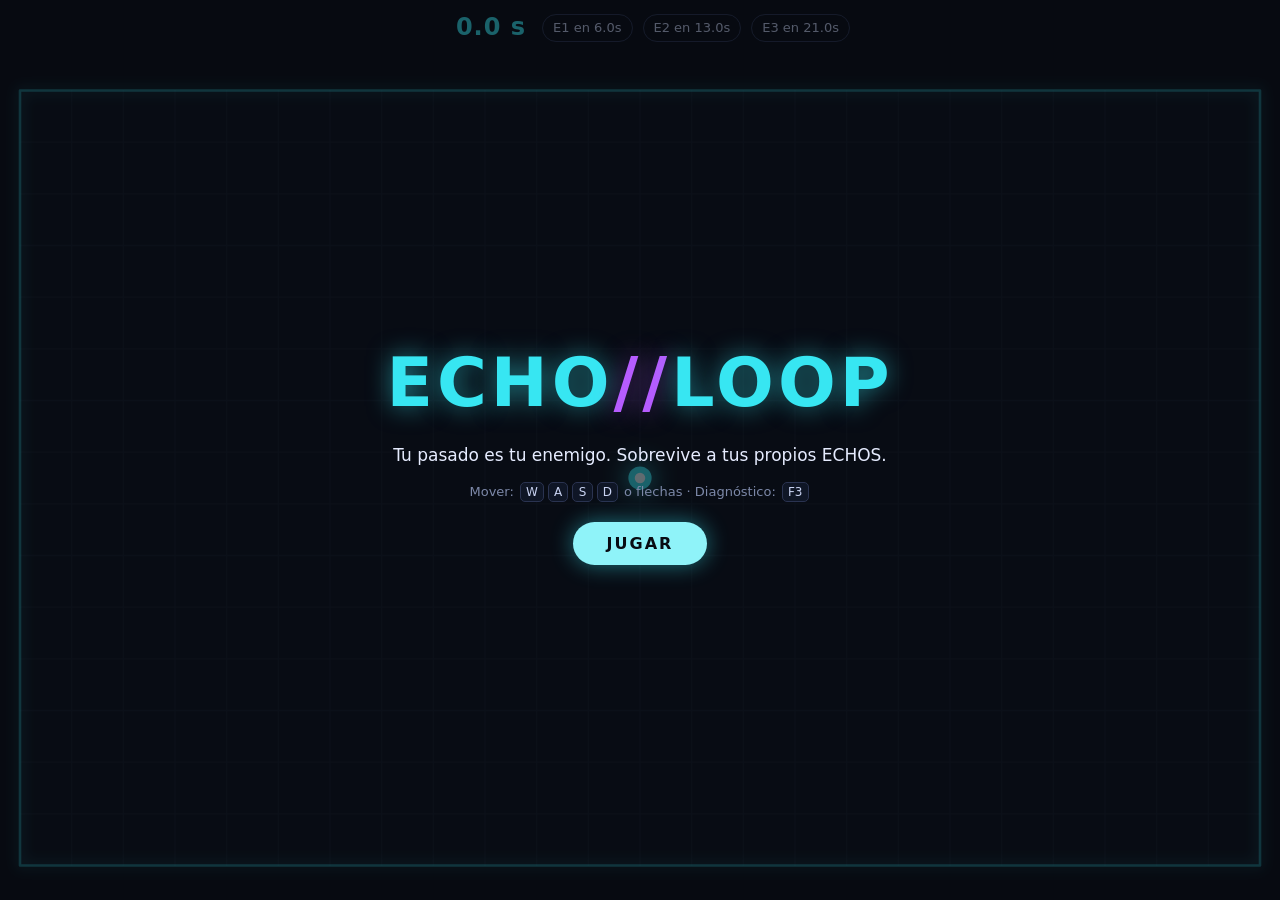
==== index.html @ 79844155 "feat: implement ECHO LOOP playable prototype Co-authored-by: Cursor <cursoragent@cursor.com>" ====
<!doctype html>
<html lang="es">
<head>
<meta charset="utf-8">
<meta name="viewport" content="width=device-width,initial-scale=1,viewport-fit=cover">
<title>ECHO//LOOP</title>
<meta name="theme-color" content="#080B12">
<link rel="icon" href="data:image/svg+xml,%3Csvg xmlns='http://www.w3.org/2000/svg' viewBox='0 0 8 8'%3E%3Ccircle cx='4' cy='4' r='3' fill='%2337E6F2'/%3E%3C/svg%3E">
<link rel="stylesheet" href="style.css">
</head>
<body>
<canvas id="c"></canvas>
<div id="h"><b id="tm">0.0 s</b><span></span><span></span><span></span></div>
<div id="o">
<h1 id="t"></h1>
<p id="m"></p>
<p class="k">Mover: <kbd>W</kbd><kbd>A</kbd><kbd>S</kbd><kbd>D</kbd> o flechas &middot; Diagnóstico: <kbd>F3</kbd></p>
<button id="b">JUGAR</button>
</div>
<pre id="g" hidden></pre>
<script src="game.js"></script>
</body>
</html>
---- style.css ----
*{box-sizing:border-box}
html,body{margin:0;height:100%;background:#080B12;color:#E6ECFF;overflow:hidden;font:15px/1.4 system-ui,-apple-system,"Segoe UI",Roboto,sans-serif;user-select:none;-webkit-user-select:none}
#c{position:fixed;inset:0;width:100%;height:100%;display:block;touch-action:none}
#h{position:fixed;top:0;left:0;right:0;height:56px;display:flex;align-items:center;justify-content:center;gap:10px;padding:0 12px;pointer-events:none;font-variant-numeric:tabular-nums}
#tm{font-size:24px;letter-spacing:1px;color:#37E6F2;min-width:96px;text-align:right;margin-right:6px}
#h span{padding:4px 10px;border:1px solid #2a3350;border-radius:999px;font-size:13px;color:#7c88a8;white-space:nowrap}
#h span[data-s=ACTIVE]{color:#B65CFF;border-color:#B65CFF;box-shadow:0 0 10px #B65CFF55}
#h span[data-s=WAITING]{color:#c9d3f2}
#h span[data-s=EXPIRED]{opacity:.45}
#o{position:fixed;inset:0;display:flex;flex-direction:column;align-items:center;justify-content:center;gap:14px;text-align:center;padding:20px;background:rgba(8,11,18,.6)}
#o[hidden],#g[hidden]{display:none}
h1{margin:0;font-size:clamp(34px,8vw,68px);letter-spacing:4px;color:#37E6F2;text-shadow:0 0 24px #37E6F288}
h1 i{font-style:normal;color:#B65CFF;text-shadow:0 0 24px #B65CFF88}
#o p{margin:0;max-width:30em;font-size:17px}
#o .k{font-size:13px;color:#7c88a8}
kbd{display:inline-block;min-width:1.7em;margin:0 2px;padding:1px 5px;border:1px solid #2a3350;border-radius:5px;background:#0F1626;font:inherit;font-size:12px;color:#c9d3f2}
button{margin-top:6px;padding:12px 34px;font:700 16px system-ui,sans-serif;letter-spacing:2px;color:#080B12;background:#37E6F2;border:0;border-radius:999px;cursor:pointer;box-shadow:0 0 22px #37E6F277}
button:hover,button:focus-visible{background:#8ff3f9;outline:0}
#g{position:fixed;left:8px;bottom:8px;margin:0;padding:8px 10px;font:12px/1.5 ui-monospace,Consolas,monospace;color:#FFE66D;background:rgba(8,11,18,.82);border:1px solid #FFE66D44;border-radius:6px;pointer-events:none;white-space:pre}
@media(max-width:560px){#h{gap:5px;padding:0 4px}#tm{font-size:18px;min-width:72px}#h span{padding:3px 6px;font-size:11px}}
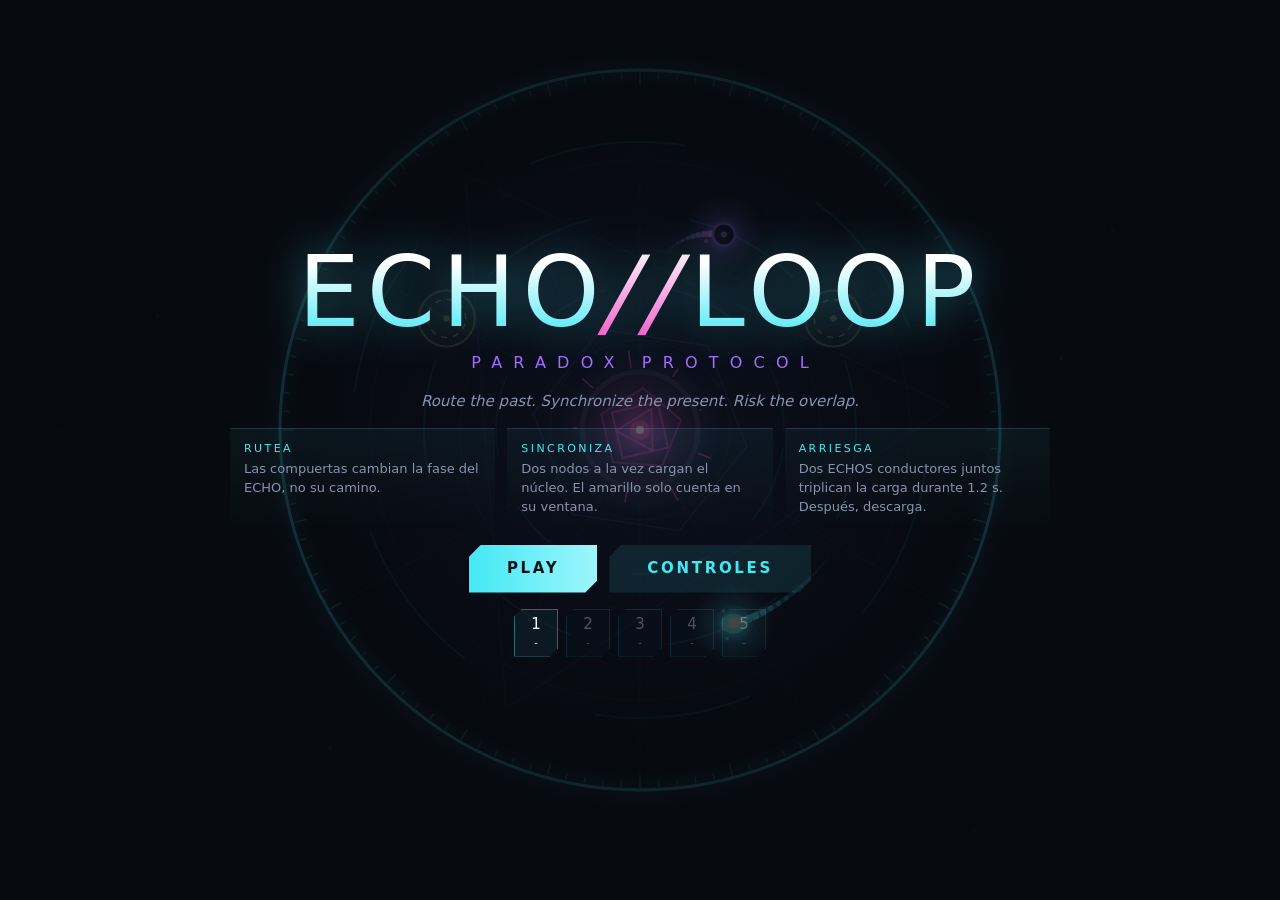
==== commit 1b185a93: "feat: add phase gates, windows and paradox overlap Echoes keep their recorded path and gain a conduc" ====
--- a/index.html
+++ b/index.html
@@ -3,19 +3,29 @@
 <head>
 <meta charset="utf-8">
 <meta name="viewport" content="width=device-width,initial-scale=1,viewport-fit=cover">
-<title>ECHO//LOOP</title>
-<meta name="theme-color" content="#080B12">
-<link rel="icon" href="data:image/svg+xml,%3Csvg xmlns='http://www.w3.org/2000/svg' viewBox='0 0 8 8'%3E%3Ccircle cx='4' cy='4' r='3' fill='%2337E6F2'/%3E%3C/svg%3E">
+<title>ECHO//LOOP — PARADOX PROTOCOL</title>
+<meta name="theme-color" content="#070910">
+<link rel="icon" href="data:image/svg+xml,%3Csvg xmlns='http://www.w3.org/2000/svg' viewBox='0 0 8 8'%3E%3Ccircle cx='4' cy='4' r='3.4' fill='none' stroke='%23A56BFF'/%3E%3Ccircle cx='4' cy='4' r='1.6' fill='%2343E8F5'/%3E%3C/svg%3E">
 <link rel="stylesheet" href="style.css">
 </head>
 <body>
 <canvas id="c"></canvas>
-<div id="h"><b id="tm">0.0 s</b><span></span><span></span><span></span></div>
-<div id="o">
-<h1 id="t"></h1>
-<p id="m"></p>
-<p class="k">Mover: <kbd>W</kbd><kbd>A</kbd><kbd>S</kbd><kbd>D</kbd> o flechas &middot; Diagnóstico: <kbd>F3</kbd></p>
-<button id="b">JUGAR</button>
+<div id="h" hidden>
+<div id="ht"><span id="lv"></span><b id="tm">0.0</b><span id="hr"><button id="ps">PAUSA</button><button id="sn"></button></span></div>
+<div id="hb"><p id="hn"></p><div id="cb"><i id="cf"></i><em id="cp"></em></div><div id="ec"><span></span><span></span><span></span></div></div>
+</div>
+<div id="tt"></div>
+<div id="mn" class="ov">
+<div class="lg"><h1 data-t="ECHO//LOOP">ECHO<i>//</i>LOOP</h1><h2>PARADOX PROTOCOL</h2></div>
+<p class="tg">Route the past. Synchronize the present. Risk the overlap.</p>
+<ol id="cn"><li><b>RUTEA</b>Las compuertas cambian la fase del ECHO, no su camino.</li><li><b>SINCRONIZA</b>Dos nodos a la vez cargan el núcleo. El amarillo solo cuenta en su ventana.</li><li><b>ARRIESGA</b>Dos ECHOS conductores juntos triplican la carga durante 1.2 s. Después, descarga.</li></ol>
+<div class="bt"><button id="pl" class="pr">PLAY</button><button id="ct" class="sc">CONTROLES</button></div>
+<ul id="kp"><li><kbd>W</kbd><kbd>A</kbd><kbd>S</kbd><kbd>D</kbd> / flechas<span>mover (táctil: arrastrar)</span></li><li><kbd>P</kbd> / <kbd>Esc</kbd><span>pausa</span></li><li><kbd>R</kbd><span>reiniciar nivel</span></li><li><kbd>M</kbd><span>silencio</span></li><li><kbd>F3</kbd><span>diagnóstico</span></li></ul>
+<div id="lvs"></div>
+</div>
+<div id="rs" class="ov x" hidden>
+<h2 id="rt"></h2><p id="rb"></p><div id="rst"></div>
+<div class="bt"><button id="r1" class="pr"></button><button id="r2" class="sc"></button><button id="r3" class="sc"></button></div>
 </div>
 <pre id="g" hidden></pre>
 <script src="game.js"></script>
--- a/style.css
+++ b/style.css
@@ -1,20 +1,78 @@
+:root{--bg:#070910;--b2:#0C1220;--cy:#43E8F5;--vi:#A56BFF;--mg:#F15BCB;--ye:#FFE58A;--tx:#F0F4FF;--t2:#8793AC}
 *{box-sizing:border-box}
-html,body{margin:0;height:100%;background:#080B12;color:#E6ECFF;overflow:hidden;font:15px/1.4 system-ui,-apple-system,"Segoe UI",Roboto,sans-serif;user-select:none;-webkit-user-select:none}
+[hidden]{display:none!important}
+html,body{margin:0;height:100%;background:var(--bg);color:var(--tx);overflow:hidden;overscroll-behavior:none;font:15px/1.45 Bahnschrift,"Segoe UI",system-ui,sans-serif;user-select:none;-webkit-user-select:none}
+button{font:inherit;color:inherit;background:none;border:0;cursor:pointer;letter-spacing:.18em}
 #c{position:fixed;inset:0;width:100%;height:100%;display:block;touch-action:none}
-#h{position:fixed;top:0;left:0;right:0;height:56px;display:flex;align-items:center;justify-content:center;gap:10px;padding:0 12px;pointer-events:none;font-variant-numeric:tabular-nums}
-#tm{font-size:24px;letter-spacing:1px;color:#37E6F2;min-width:96px;text-align:right;margin-right:6px}
-#h span{padding:4px 10px;border:1px solid #2a3350;border-radius:999px;font-size:13px;color:#7c88a8;white-space:nowrap}
-#h span[data-s=ACTIVE]{color:#B65CFF;border-color:#B65CFF;box-shadow:0 0 10px #B65CFF55}
-#h span[data-s=WAITING]{color:#c9d3f2}
-#h span[data-s=EXPIRED]{opacity:.45}
-#o{position:fixed;inset:0;display:flex;flex-direction:column;align-items:center;justify-content:center;gap:14px;text-align:center;padding:20px;background:rgba(8,11,18,.6)}
-#o[hidden],#g[hidden]{display:none}
-h1{margin:0;font-size:clamp(34px,8vw,68px);letter-spacing:4px;color:#37E6F2;text-shadow:0 0 24px #37E6F288}
-h1 i{font-style:normal;color:#B65CFF;text-shadow:0 0 24px #B65CFF88}
-#o p{margin:0;max-width:30em;font-size:17px}
-#o .k{font-size:13px;color:#7c88a8}
-kbd{display:inline-block;min-width:1.7em;margin:0 2px;padding:1px 5px;border:1px solid #2a3350;border-radius:5px;background:#0F1626;font:inherit;font-size:12px;color:#c9d3f2}
-button{margin-top:6px;padding:12px 34px;font:700 16px system-ui,sans-serif;letter-spacing:2px;color:#080B12;background:#37E6F2;border:0;border-radius:999px;cursor:pointer;box-shadow:0 0 22px #37E6F277}
-button:hover,button:focus-visible{background:#8ff3f9;outline:0}
-#g{position:fixed;left:8px;bottom:8px;margin:0;padding:8px 10px;font:12px/1.5 ui-monospace,Consolas,monospace;color:#FFE66D;background:rgba(8,11,18,.82);border:1px solid #FFE66D44;border-radius:6px;pointer-events:none;white-space:pre}
-@media(max-width:560px){#h{gap:5px;padding:0 4px}#tm{font-size:18px;min-width:72px}#h span{padding:3px 6px;font-size:11px}}
+/* HUD */
+#h{position:fixed;inset:0;pointer-events:none}
+#ht{position:absolute;inset:0 0 auto;height:56px;display:flex;align-items:center;justify-content:space-between;padding:0 18px}
+#ht>*{flex:1}
+#lv{font-size:12px;letter-spacing:.24em;color:var(--t2)}
+#tm{flex:none;font-size:28px;font-weight:300;letter-spacing:.1em;font-variant-numeric:tabular-nums}
+#hr{text-align:right;pointer-events:auto}
+#hr button{margin-left:6px;padding:5px 11px;font-size:11px;color:var(--t2);border:1px solid #8793AC44;border-radius:3px}
+#hr button:hover{color:var(--cy);border-color:var(--cy)}
+#hb{position:absolute;inset:auto 0 0;height:96px;display:flex;flex-direction:column;align-items:center;justify-content:center;gap:9px;padding:0 12px}
+#hn{margin:0;min-height:21px;color:var(--ye);font-size:14px;letter-spacing:.05em;text-align:center}
+#cb{position:relative;width:min(440px,84vw);height:4px;background:#8793AC33;border-radius:4px}
+#cf{display:block;height:100%;border-radius:4px;background:linear-gradient(90deg,var(--mg),var(--cy));transform-origin:0 50%;transform:scaleX(0);box-shadow:0 0 10px #43E8F566}
+#cp{position:absolute;top:9px;left:0;right:0;text-align:center;font-style:normal;font-size:10px;letter-spacing:.3em;color:var(--t2)}
+#ec{display:flex;gap:8px;margin-top:10px}
+#ec span{display:flex;align-items:baseline;gap:7px;padding:5px 11px;font-size:12px;border-left:3px solid var(--c);background:#0C1220cc;color:var(--t2);transition:.25s}
+#ec span:nth-child(1){--c:#A56BFF}#ec span:nth-child(2){--c:#D264E8}#ec span:nth-child(3){--c:#F15BCB}
+#ec b{color:var(--c);letter-spacing:.1em}#ec i{font-style:normal;opacity:.7}#ec u{text-decoration:none;min-width:5.2em}
+#ec span[data-s=ACTIVE]{color:var(--tx);background:#1a1030;box-shadow:0 0 14px #A56BFF55}
+#ec span[data-s=EXPIRED]{opacity:.4}
+#ec span[data-p="0"]{color:#D5E2F0;--c:#D5E2F0}
+#tt{position:fixed;left:0;right:0;top:20%;text-align:center;font-size:clamp(18px,3.4vw,32px);font-weight:300;letter-spacing:.4em;text-indent:.4em;color:var(--tx);text-shadow:0 0 22px var(--cy);pointer-events:none;opacity:0}
+#tt.s{animation:ts 2.4s ease-out}
+@keyframes ts{0%{opacity:0;transform:scale(1.12)}12%{opacity:1;transform:none}75%{opacity:1}100%{opacity:0}}
+/* Pantallas */
+.ov{position:fixed;inset:0;display:flex;flex-direction:column;align-items:center;justify-content:center;gap:16px;padding:18px;text-align:center;transition:opacity .35s;background:radial-gradient(ellipse at center,#070910aa 0,#070910f0 85%)}
+.ov.x{opacity:0;pointer-events:none}
+.ov>*{animation:up .7s both}
+.ov>:nth-child(2){animation-delay:.12s}.ov>:nth-child(3){animation-delay:.24s}.ov>:nth-child(4){animation-delay:.36s}.ov>:nth-child(5){animation-delay:.48s}.ov>:nth-child(6){animation-delay:.6s}
+@keyframes up{from{opacity:0;transform:translateY(16px)}}
+h1,h2{margin:0;font-weight:300}
+h1{position:relative;font-size:clamp(40px,10vw,98px);letter-spacing:.07em;line-height:1;background:linear-gradient(180deg,#fff 20%,var(--cy));-webkit-background-clip:text;background-clip:text;color:transparent;filter:drop-shadow(0 0 22px #43E8F577)}
+h1 i{font-style:normal;display:inline-block;background:linear-gradient(180deg,#fff,var(--mg));-webkit-background-clip:text;background-clip:text;margin:0 .02em;transform:skewX(-14deg);animation:fl 4s infinite}
+h1::before,h1::after{content:attr(data-t);position:absolute;inset:0;opacity:0;-webkit-text-fill-color:var(--mg);animation:gl 5s infinite steps(1)}
+h1::after{-webkit-text-fill-color:var(--cy);animation-delay:.07s}
+@keyframes gl{0%,93%{opacity:0}94%{opacity:.7;transform:translate(-5px,2px);clip-path:inset(20% 0 55% 0)}97%{opacity:.7;transform:translate(5px,-2px);clip-path:inset(60% 0 12% 0)}100%{opacity:0}}
+@keyframes fl{0%,90%,100%{opacity:1}93%{opacity:.4}96%{opacity:1}}
+.lg h2{margin-top:10px;font-size:clamp(11px,2.2vw,16px);letter-spacing:.7em;text-indent:.7em;color:var(--vi)}
+.tg{margin:0;max-width:34em;font-size:15px;font-style:italic;color:var(--t2)}
+#cn{display:flex;gap:12px;max-width:820px;margin:0;padding:0;list-style:none;text-align:left}
+#cn li{flex:1;padding:12px 14px;font-size:13px;color:var(--t2);border-top:1px solid #8793AC44;background:linear-gradient(180deg,#43E8F50d,transparent)}
+#cn b{display:block;margin-bottom:3px;font-size:11px;letter-spacing:.22em;font-weight:400;color:var(--cy)}
+.bt{display:flex;gap:12px;flex-wrap:wrap;justify-content:center}
+.pr,.sc{padding:13px 38px;font-size:15px;font-weight:600;clip-path:polygon(12px 0,100% 0,100% calc(100% - 12px),calc(100% - 12px) 100%,0 100%,0 12px)}
+.pr{color:#04121a;background:linear-gradient(90deg,var(--cy),#9DF6FB)}
+.sc{color:var(--cy);background:#43E8F51a}
+.pr:hover,.pr:focus-visible{filter:brightness(1.15) drop-shadow(0 0 12px var(--cy));outline:0}
+.sc:hover,.sc:focus-visible{background:#43E8F533;outline:0}
+#kp{display:none;margin:0;padding:10px 16px;list-style:none;font-size:13px;color:var(--t2);background:#0C1220ee;border:1px solid #8793AC33;text-align:left}
+#kp.on{display:block}
+#kp li{display:flex;justify-content:space-between;gap:28px;padding:2px 0}
+kbd{display:inline-block;min-width:1.7em;margin:0 1px;padding:0 5px;text-align:center;font:inherit;font-size:12px;color:var(--tx);border:1px solid #8793AC66;border-radius:3px;background:#070910}
+#lvs{display:flex;gap:8px}
+.ch{width:44px;height:48px;font-size:15px;letter-spacing:0;color:var(--tx);border:1px solid #43E8F566;background:#43E8F50f;clip-path:polygon(8px 0,100% 0,100% calc(100% - 8px),calc(100% - 8px) 100%,0 100%,0 8px)}
+.ch small{display:block;font-size:10px;color:var(--ye)}
+.ch:hover:not(:disabled){background:#43E8F533}
+.ch:disabled{opacity:.3;cursor:default}
+#rt{font-size:clamp(28px,6vw,60px);letter-spacing:.16em;text-indent:.16em}
+#rb{margin:0;max-width:30em;color:var(--t2)}
+#rst{display:flex;gap:26px;justify-content:center;flex-wrap:wrap}
+#rst span{font-size:11px;letter-spacing:.22em;color:var(--t2)}
+#rst b{display:block;margin-top:2px;font-size:26px;font-weight:300;letter-spacing:.05em;color:var(--tx)}
+.win,.lose,.ps{background:radial-gradient(ellipse 62% 42% at 50% 50%,#070910f2 35%,#070910a0 100%)}
+.win{background-image:radial-gradient(circle at 50% 50%,#FFE58A1c,transparent 55%),radial-gradient(ellipse 62% 42% at 50% 50%,#070910f2 35%,#070910a0 100%)}
+.lose{background-image:radial-gradient(circle at 50% 50%,#F15BCB1c,transparent 55%),radial-gradient(ellipse 62% 42% at 50% 50%,#070910f2 35%,#070910a0 100%)}
+.win #rt{color:var(--ye);text-shadow:0 0 30px var(--ye)}
+.lose #rt{color:var(--mg);text-shadow:0 0 30px var(--mg);animation:up .7s both,sk .5s 2}
+@keyframes sk{25%{transform:translate(-6px,2px) skewX(6deg)}75%{transform:translate(6px,-2px) skewX(-6deg)}}
+.ps #rt{color:var(--cy)}
+#g{position:fixed;left:8px;bottom:104px;margin:0;padding:8px 10px;font:12px/1.5 ui-monospace,Consolas,monospace;color:var(--ye);background:#070910dd;border:1px solid #FFE58A44;pointer-events:none;white-space:pre}
+@media(max-width:700px){#cn{flex-direction:column;gap:6px}#cn li{padding:7px 12px}.tg{font-size:13px}#ec{gap:5px}#ec span{padding:4px 7px;font-size:11px;gap:5px}#lv{display:none}#ht>:last-child{flex:none}}
+@media(max-height:600px){#cn,.tg{display:none}.ov{gap:10px}}
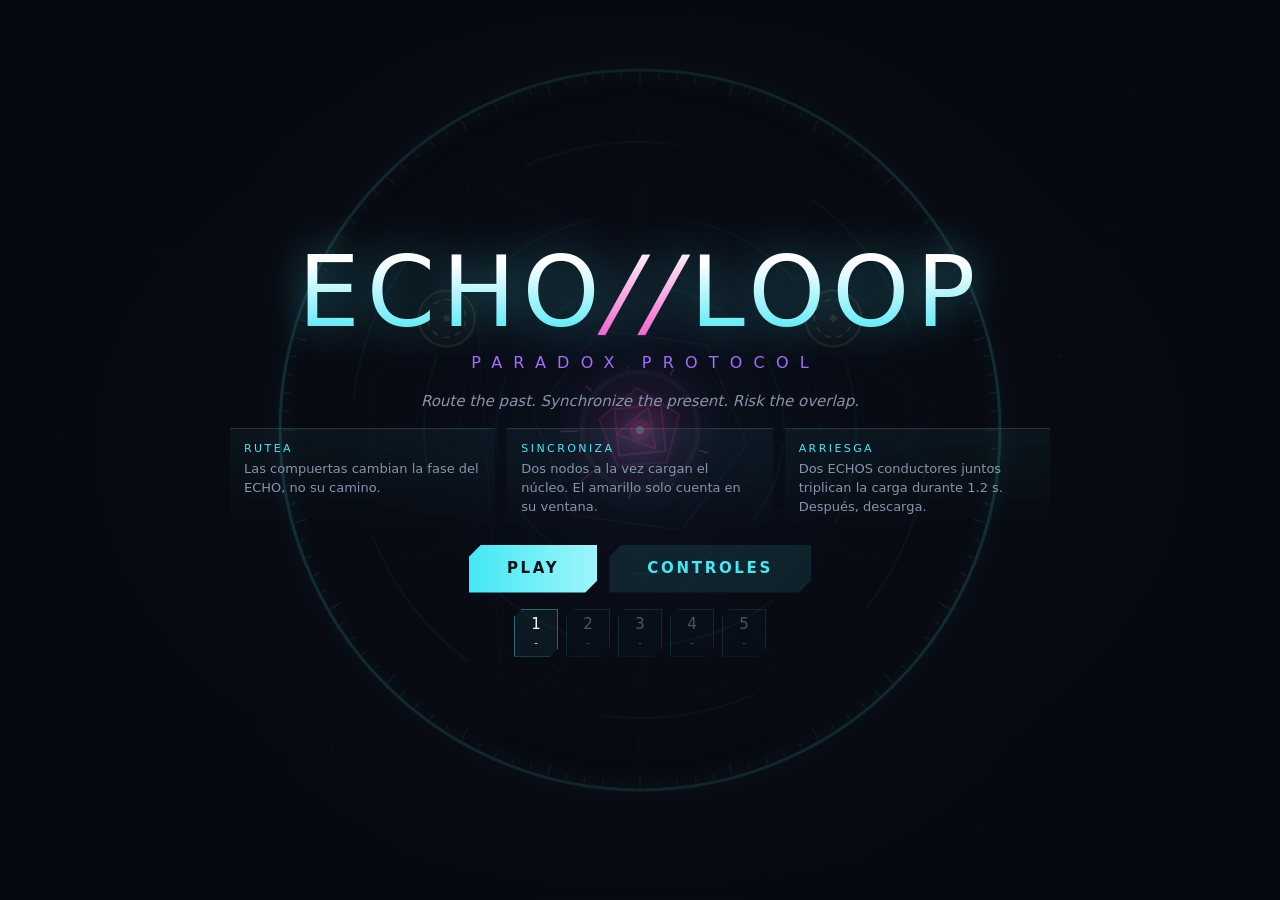
==== commit d3dbf401: "perf: minify the files the browser downloads Co-authored-by: Cursor <cursoragent@cursor.com>" ====
--- a/index.html
+++ b/index.html
@@ -1,33 +1 @@
-<!doctype html>
-<html lang="es">
-<head>
-<meta charset="utf-8">
-<meta name="viewport" content="width=device-width,initial-scale=1,viewport-fit=cover">
-<title>ECHO//LOOP — PARADOX PROTOCOL</title>
-<meta name="theme-color" content="#070910">
-<link rel="icon" href="data:image/svg+xml,%3Csvg xmlns='http://www.w3.org/2000/svg' viewBox='0 0 8 8'%3E%3Ccircle cx='4' cy='4' r='3.4' fill='none' stroke='%23A56BFF'/%3E%3Ccircle cx='4' cy='4' r='1.6' fill='%2343E8F5'/%3E%3C/svg%3E">
-<link rel="stylesheet" href="style.css">
-</head>
-<body>
-<canvas id="c"></canvas>
-<div id="h" hidden>
-<div id="ht"><span id="lv"></span><b id="tm">0.0</b><span id="hr"><button id="ps">PAUSA</button><button id="sn"></button></span></div>
-<div id="hb"><p id="hn"></p><div id="cb"><i id="cf"></i><em id="cp"></em></div><div id="ec"><span></span><span></span><span></span></div></div>
-</div>
-<div id="tt"></div>
-<div id="mn" class="ov">
-<div class="lg"><h1 data-t="ECHO//LOOP">ECHO<i>//</i>LOOP</h1><h2>PARADOX PROTOCOL</h2></div>
-<p class="tg">Route the past. Synchronize the present. Risk the overlap.</p>
-<ol id="cn"><li><b>RUTEA</b>Las compuertas cambian la fase del ECHO, no su camino.</li><li><b>SINCRONIZA</b>Dos nodos a la vez cargan el núcleo. El amarillo solo cuenta en su ventana.</li><li><b>ARRIESGA</b>Dos ECHOS conductores juntos triplican la carga durante 1.2 s. Después, descarga.</li></ol>
-<div class="bt"><button id="pl" class="pr">PLAY</button><button id="ct" class="sc">CONTROLES</button></div>
-<ul id="kp"><li><kbd>W</kbd><kbd>A</kbd><kbd>S</kbd><kbd>D</kbd> / flechas<span>mover (táctil: arrastrar)</span></li><li><kbd>P</kbd> / <kbd>Esc</kbd><span>pausa</span></li><li><kbd>R</kbd><span>reiniciar nivel</span></li><li><kbd>M</kbd><span>silencio</span></li><li><kbd>F3</kbd><span>diagnóstico</span></li></ul>
-<div id="lvs"></div>
-</div>
-<div id="rs" class="ov x" hidden>
-<h2 id="rt"></h2><p id="rb"></p><div id="rst"></div>
-<div class="bt"><button id="r1" class="pr"></button><button id="r2" class="sc"></button><button id="r3" class="sc"></button></div>
-</div>
-<pre id="g" hidden></pre>
-<script src="game.js"></script>
-</body>
-</html>
+<!doctype html><html lang="es"><head><meta charset="utf-8"><meta name="viewport" content="width=device-width,initial-scale=1,viewport-fit=cover"><title>ECHO//LOOP — PARADOX PROTOCOL</title><meta name="theme-color" content="#070910"><link rel="icon" href="data:image/svg+xml,%3Csvg xmlns='http://www.w3.org/2000/svg' viewBox='0 0 8 8'%3E%3Ccircle cx='4' cy='4' r='3.4' fill='none' stroke='%23A56BFF'/%3E%3Ccircle cx='4' cy='4' r='1.6' fill='%2343E8F5'/%3E%3C/svg%3E"><link rel="stylesheet" href="style.css"></head><body><canvas id="c"></canvas><div id="h" hidden><div id="ht"><span id="lv"></span><b id="tm">0.0</b><span id="hr"><button id="ps">PAUSA</button><button id="sn"></button></span></div><div id="hb"><p id="hn"></p><div id="cb"><i id="cf"></i><em id="cp"></em></div><div id="ec"><span></span><span></span><span></span></div></div></div><div id="tt"></div><div id="mn" class="ov"><div class="lg"><h1>ECHO<i>//</i>LOOP</h1><h2>PARADOX PROTOCOL</h2></div><p class="tg">Route the past. Synchronize the present. Risk the overlap.</p><ol id="cn"><li><b>RUTEA</b>Las compuertas cambian la fase del ECHO, no su camino.</li><li><b>SINCRONIZA</b>Dos nodos a la vez cargan el núcleo. El amarillo solo cuenta en su ventana.</li><li><b>ARRIESGA</b>Dos ECHOS conductores juntos triplican la carga durante 1.2 s. Después, descarga.</li></ol><div class="bt"><button id="pl" class="pr">PLAY</button><button id="ct" class="sc">CONTROLES</button></div><ul id="kp"><li><kbd>W</kbd><kbd>A</kbd><kbd>S</kbd><kbd>D</kbd> / flechas<span>mover (táctil: arrastrar)</span></li><li><kbd>P</kbd> / <kbd>Esc</kbd><span>pausa</span></li><li><kbd>R</kbd><span>reiniciar nivel</span></li><li><kbd>M</kbd><span>silencio</span></li></ul><div id="lvs"></div></div><div id="rs" class="ov x" hidden><h2 id="rt"></h2><p id="rb"></p><div id="rst"></div><div class="bt"><button id="r1" class="pr"></button><button id="r2" class="sc"></button><button id="r3" class="sc"></button></div></div><script src="game.js"></script></body></html>
--- a/style.css
+++ b/style.css
@@ -1,78 +1 @@
-:root{--bg:#070910;--b2:#0C1220;--cy:#43E8F5;--vi:#A56BFF;--mg:#F15BCB;--ye:#FFE58A;--tx:#F0F4FF;--t2:#8793AC}
-*{box-sizing:border-box}
-[hidden]{display:none!important}
-html,body{margin:0;height:100%;background:var(--bg);color:var(--tx);overflow:hidden;overscroll-behavior:none;font:15px/1.45 Bahnschrift,"Segoe UI",system-ui,sans-serif;user-select:none;-webkit-user-select:none}
-button{font:inherit;color:inherit;background:none;border:0;cursor:pointer;letter-spacing:.18em}
-#c{position:fixed;inset:0;width:100%;height:100%;display:block;touch-action:none}
-/* HUD */
-#h{position:fixed;inset:0;pointer-events:none}
-#ht{position:absolute;inset:0 0 auto;height:56px;display:flex;align-items:center;justify-content:space-between;padding:0 18px}
-#ht>*{flex:1}
-#lv{font-size:12px;letter-spacing:.24em;color:var(--t2)}
-#tm{flex:none;font-size:28px;font-weight:300;letter-spacing:.1em;font-variant-numeric:tabular-nums}
-#hr{text-align:right;pointer-events:auto}
-#hr button{margin-left:6px;padding:5px 11px;font-size:11px;color:var(--t2);border:1px solid #8793AC44;border-radius:3px}
-#hr button:hover{color:var(--cy);border-color:var(--cy)}
-#hb{position:absolute;inset:auto 0 0;height:96px;display:flex;flex-direction:column;align-items:center;justify-content:center;gap:9px;padding:0 12px}
-#hn{margin:0;min-height:21px;color:var(--ye);font-size:14px;letter-spacing:.05em;text-align:center}
-#cb{position:relative;width:min(440px,84vw);height:4px;background:#8793AC33;border-radius:4px}
-#cf{display:block;height:100%;border-radius:4px;background:linear-gradient(90deg,var(--mg),var(--cy));transform-origin:0 50%;transform:scaleX(0);box-shadow:0 0 10px #43E8F566}
-#cp{position:absolute;top:9px;left:0;right:0;text-align:center;font-style:normal;font-size:10px;letter-spacing:.3em;color:var(--t2)}
-#ec{display:flex;gap:8px;margin-top:10px}
-#ec span{display:flex;align-items:baseline;gap:7px;padding:5px 11px;font-size:12px;border-left:3px solid var(--c);background:#0C1220cc;color:var(--t2);transition:.25s}
-#ec span:nth-child(1){--c:#A56BFF}#ec span:nth-child(2){--c:#D264E8}#ec span:nth-child(3){--c:#F15BCB}
-#ec b{color:var(--c);letter-spacing:.1em}#ec i{font-style:normal;opacity:.7}#ec u{text-decoration:none;min-width:5.2em}
-#ec span[data-s=ACTIVE]{color:var(--tx);background:#1a1030;box-shadow:0 0 14px #A56BFF55}
-#ec span[data-s=EXPIRED]{opacity:.4}
-#ec span[data-p="0"]{color:#D5E2F0;--c:#D5E2F0}
-#tt{position:fixed;left:0;right:0;top:20%;text-align:center;font-size:clamp(18px,3.4vw,32px);font-weight:300;letter-spacing:.4em;text-indent:.4em;color:var(--tx);text-shadow:0 0 22px var(--cy);pointer-events:none;opacity:0}
-#tt.s{animation:ts 2.4s ease-out}
-@keyframes ts{0%{opacity:0;transform:scale(1.12)}12%{opacity:1;transform:none}75%{opacity:1}100%{opacity:0}}
-/* Pantallas */
-.ov{position:fixed;inset:0;display:flex;flex-direction:column;align-items:center;justify-content:center;gap:16px;padding:18px;text-align:center;transition:opacity .35s;background:radial-gradient(ellipse at center,#070910aa 0,#070910f0 85%)}
-.ov.x{opacity:0;pointer-events:none}
-.ov>*{animation:up .7s both}
-.ov>:nth-child(2){animation-delay:.12s}.ov>:nth-child(3){animation-delay:.24s}.ov>:nth-child(4){animation-delay:.36s}.ov>:nth-child(5){animation-delay:.48s}.ov>:nth-child(6){animation-delay:.6s}
-@keyframes up{from{opacity:0;transform:translateY(16px)}}
-h1,h2{margin:0;font-weight:300}
-h1{position:relative;font-size:clamp(40px,10vw,98px);letter-spacing:.07em;line-height:1;background:linear-gradient(180deg,#fff 20%,var(--cy));-webkit-background-clip:text;background-clip:text;color:transparent;filter:drop-shadow(0 0 22px #43E8F577)}
-h1 i{font-style:normal;display:inline-block;background:linear-gradient(180deg,#fff,var(--mg));-webkit-background-clip:text;background-clip:text;margin:0 .02em;transform:skewX(-14deg);animation:fl 4s infinite}
-h1::before,h1::after{content:attr(data-t);position:absolute;inset:0;opacity:0;-webkit-text-fill-color:var(--mg);animation:gl 5s infinite steps(1)}
-h1::after{-webkit-text-fill-color:var(--cy);animation-delay:.07s}
-@keyframes gl{0%,93%{opacity:0}94%{opacity:.7;transform:translate(-5px,2px);clip-path:inset(20% 0 55% 0)}97%{opacity:.7;transform:translate(5px,-2px);clip-path:inset(60% 0 12% 0)}100%{opacity:0}}
-@keyframes fl{0%,90%,100%{opacity:1}93%{opacity:.4}96%{opacity:1}}
-.lg h2{margin-top:10px;font-size:clamp(11px,2.2vw,16px);letter-spacing:.7em;text-indent:.7em;color:var(--vi)}
-.tg{margin:0;max-width:34em;font-size:15px;font-style:italic;color:var(--t2)}
-#cn{display:flex;gap:12px;max-width:820px;margin:0;padding:0;list-style:none;text-align:left}
-#cn li{flex:1;padding:12px 14px;font-size:13px;color:var(--t2);border-top:1px solid #8793AC44;background:linear-gradient(180deg,#43E8F50d,transparent)}
-#cn b{display:block;margin-bottom:3px;font-size:11px;letter-spacing:.22em;font-weight:400;color:var(--cy)}
-.bt{display:flex;gap:12px;flex-wrap:wrap;justify-content:center}
-.pr,.sc{padding:13px 38px;font-size:15px;font-weight:600;clip-path:polygon(12px 0,100% 0,100% calc(100% - 12px),calc(100% - 12px) 100%,0 100%,0 12px)}
-.pr{color:#04121a;background:linear-gradient(90deg,var(--cy),#9DF6FB)}
-.sc{color:var(--cy);background:#43E8F51a}
-.pr:hover,.pr:focus-visible{filter:brightness(1.15) drop-shadow(0 0 12px var(--cy));outline:0}
-.sc:hover,.sc:focus-visible{background:#43E8F533;outline:0}
-#kp{display:none;margin:0;padding:10px 16px;list-style:none;font-size:13px;color:var(--t2);background:#0C1220ee;border:1px solid #8793AC33;text-align:left}
-#kp.on{display:block}
-#kp li{display:flex;justify-content:space-between;gap:28px;padding:2px 0}
-kbd{display:inline-block;min-width:1.7em;margin:0 1px;padding:0 5px;text-align:center;font:inherit;font-size:12px;color:var(--tx);border:1px solid #8793AC66;border-radius:3px;background:#070910}
-#lvs{display:flex;gap:8px}
-.ch{width:44px;height:48px;font-size:15px;letter-spacing:0;color:var(--tx);border:1px solid #43E8F566;background:#43E8F50f;clip-path:polygon(8px 0,100% 0,100% calc(100% - 8px),calc(100% - 8px) 100%,0 100%,0 8px)}
-.ch small{display:block;font-size:10px;color:var(--ye)}
-.ch:hover:not(:disabled){background:#43E8F533}
-.ch:disabled{opacity:.3;cursor:default}
-#rt{font-size:clamp(28px,6vw,60px);letter-spacing:.16em;text-indent:.16em}
-#rb{margin:0;max-width:30em;color:var(--t2)}
-#rst{display:flex;gap:26px;justify-content:center;flex-wrap:wrap}
-#rst span{font-size:11px;letter-spacing:.22em;color:var(--t2)}
-#rst b{display:block;margin-top:2px;font-size:26px;font-weight:300;letter-spacing:.05em;color:var(--tx)}
-.win,.lose,.ps{background:radial-gradient(ellipse 62% 42% at 50% 50%,#070910f2 35%,#070910a0 100%)}
-.win{background-image:radial-gradient(circle at 50% 50%,#FFE58A1c,transparent 55%),radial-gradient(ellipse 62% 42% at 50% 50%,#070910f2 35%,#070910a0 100%)}
-.lose{background-image:radial-gradient(circle at 50% 50%,#F15BCB1c,transparent 55%),radial-gradient(ellipse 62% 42% at 50% 50%,#070910f2 35%,#070910a0 100%)}
-.win #rt{color:var(--ye);text-shadow:0 0 30px var(--ye)}
-.lose #rt{color:var(--mg);text-shadow:0 0 30px var(--mg);animation:up .7s both,sk .5s 2}
-@keyframes sk{25%{transform:translate(-6px,2px) skewX(6deg)}75%{transform:translate(6px,-2px) skewX(-6deg)}}
-.ps #rt{color:var(--cy)}
-#g{position:fixed;left:8px;bottom:104px;margin:0;padding:8px 10px;font:12px/1.5 ui-monospace,Consolas,monospace;color:var(--ye);background:#070910dd;border:1px solid #FFE58A44;pointer-events:none;white-space:pre}
-@media(max-width:700px){#cn{flex-direction:column;gap:6px}#cn li{padding:7px 12px}.tg{font-size:13px}#ec{gap:5px}#ec span{padding:4px 7px;font-size:11px;gap:5px}#lv{display:none}#ht>:last-child{flex:none}}
-@media(max-height:600px){#cn,.tg{display:none}.ov{gap:10px}}
+:root{--bg:#070910;--b2:#0C1220;--cy:#43E8F5;--vi:#A56BFF;--mg:#F15BCB;--ye:#FFE58A;--tx:#F0F4FF;--t2:#8793AC}*{box-sizing:border-box}[hidden]{display:none!important}html,body{margin:0;height:100%;background:var(--bg);color:var(--tx);overflow:hidden;overscroll-behavior:none;font:15px/1.45 Bahnschrift,"Segoe UI",system-ui,sans-serif;user-select:none}button{font:inherit;color:inherit;background:none;border:0;cursor:pointer;letter-spacing:.18em}#c{position:fixed;inset:0;width:100%;height:100%;display:block;touch-action:none}#h{position:fixed;inset:0;pointer-events:none}#ht{position:absolute;inset:0 0 auto;height:56px;display:flex;align-items:center;justify-content:space-between;padding:0 18px}#ht>*{flex:1}#lv{font-size:12px;letter-spacing:.24em;color:var(--t2)}#tm{flex:none;font-size:28px;font-weight:300;letter-spacing:.1em;font-variant-numeric:tabular-nums}#hr{text-align:right;pointer-events:auto}#hr button{margin-left:6px;padding:5px 11px;font-size:11px;color:var(--t2);border:1px solid #8793AC44;border-radius:3px}#hr button:hover{color:var(--cy);border-color:var(--cy)}#hb{position:absolute;inset:auto 0 0;height:96px;display:flex;flex-direction:column;align-items:center;justify-content:center;gap:9px;padding:0 12px}#hn{margin:0;min-height:21px;color:var(--ye);font-size:14px;letter-spacing:.05em;text-align:center}#cb{position:relative;width:min(440px,84vw);height:4px;background:#8793AC33;border-radius:4px}#cf{display:block;height:100%;border-radius:4px;background:linear-gradient(90deg,var(--mg),var(--cy));transform-origin:0 50%;transform:scaleX(0);box-shadow:0 0 10px #43E8F566}#cp{position:absolute;top:9px;left:0;right:0;text-align:center;font-style:normal;font-size:10px;letter-spacing:.3em;color:var(--t2)}#ec{display:flex;gap:8px;margin-top:10px}#ec span{display:flex;align-items:baseline;gap:7px;padding:5px 11px;font-size:12px;border-left:3px solid var(--c);background:#0C1220cc;color:var(--t2);transition:.25s}#ec span:nth-child(1){--c:#A56BFF}#ec span:nth-child(2){--c:#D264E8}#ec span:nth-child(3){--c:#F15BCB}#ec b{color:var(--c);letter-spacing:.1em}#ec i{font-style:normal;opacity:.7}#ec u{text-decoration:none;min-width:5.2em}#ec span[data-s=ACTIVE]{color:var(--tx);background:#1a1030;box-shadow:0 0 14px #A56BFF55}#ec span[data-s=EXPIRED]{opacity:.4}#ec span[data-p="0"]{color:#D5E2F0;--c:#D5E2F0}#tt{position:fixed;left:0;right:0;top:20%;text-align:center;font-size:clamp(18px,3.4vw,32px);font-weight:300;letter-spacing:.4em;text-indent:.4em;color:var(--tx);text-shadow:0 0 22px var(--cy);pointer-events:none;opacity:0}#tt.s{animation:ts 2.4s ease-out}@keyframes ts{0%{opacity:0;transform:scale(1.12)}12%{opacity:1;transform:none}75%{opacity:1}100%{opacity:0}}.ov{position:fixed;inset:0;display:flex;flex-direction:column;align-items:center;justify-content:center;gap:16px;padding:18px;text-align:center;transition:opacity .35s;background:radial-gradient(ellipse at center,#070910aa 0,#070910f0 85%)}.ov.x{opacity:0;pointer-events:none}.ov>*{animation:up .7s both}@keyframes up{from{opacity:0;transform:translateY(16px)}}h1,h2{margin:0;font-weight:300}h1{position:relative;font-size:clamp(40px,10vw,98px);letter-spacing:.07em;line-height:1;background:linear-gradient(180deg,#fff 20%,var(--cy));background-clip:text;color:transparent;filter:drop-shadow(0 0 22px #43E8F577)}h1 i{font-style:normal;display:inline-block;background:linear-gradient(180deg,#fff,var(--mg));background-clip:text;margin:0 .02em;transform:skewX(-14deg)}.lg h2{margin-top:10px;font-size:clamp(11px,2.2vw,16px);letter-spacing:.7em;text-indent:.7em;color:var(--vi)}.tg{margin:0;max-width:34em;font-size:15px;font-style:italic;color:var(--t2)}#cn{display:flex;gap:12px;max-width:820px;margin:0;padding:0;list-style:none;text-align:left}#cn li{flex:1;padding:12px 14px;font-size:13px;color:var(--t2);border-top:1px solid #8793AC44;background:linear-gradient(180deg,#43E8F50d,transparent)}#cn b{display:block;margin-bottom:3px;font-size:11px;letter-spacing:.22em;font-weight:400;color:var(--cy)}.bt{display:flex;gap:12px;flex-wrap:wrap;justify-content:center}.pr,.sc{padding:13px 38px;font-size:15px;font-weight:600;clip-path:polygon(12px 0,100% 0,100% calc(100% - 12px),calc(100% - 12px) 100%,0 100%,0 12px)}.pr{color:#04121a;background:linear-gradient(90deg,var(--cy),#9DF6FB)}.sc{color:var(--cy);background:#43E8F51a}.pr:hover,.pr:focus-visible{filter:brightness(1.15) drop-shadow(0 0 12px var(--cy));outline:0}.sc:hover,.sc:focus-visible{background:#43E8F533;outline:0}#kp{display:none;margin:0;padding:10px 16px;list-style:none;font-size:13px;color:var(--t2);background:#0C1220ee;border:1px solid #8793AC33;text-align:left}#kp.on{display:block}#kp li{display:flex;justify-content:space-between;gap:28px;padding:2px 0}kbd{display:inline-block;min-width:1.7em;margin:0 1px;padding:0 5px;text-align:center;font:inherit;font-size:12px;color:var(--tx);border:1px solid #8793AC66;border-radius:3px;background:#070910}#lvs{display:flex;gap:8px}.ch{width:44px;height:48px;font-size:15px;letter-spacing:0;color:var(--tx);border:1px solid #43E8F566;background:#43E8F50f;clip-path:polygon(8px 0,100% 0,100% calc(100% - 8px),calc(100% - 8px) 100%,0 100%,0 8px)}.ch small{display:block;font-size:10px;color:var(--ye)}.ch:hover:not(:disabled){background:#43E8F533}.ch:disabled{opacity:.3;cursor:default}#rt{font-size:clamp(28px,6vw,60px);letter-spacing:.16em;text-indent:.16em}#rb{margin:0;max-width:30em;color:var(--t2)}#rst{display:flex;gap:26px;justify-content:center;flex-wrap:wrap}#rst span{font-size:11px;letter-spacing:.22em;color:var(--t2)}#rst b{display:block;margin-top:2px;font-size:26px;font-weight:300;letter-spacing:.05em;color:var(--tx)}.win,.lose,.ps{background:radial-gradient(ellipse 62% 42% at 50% 50%,#070910f2 35%,#070910a0 100%)}.win{box-shadow:inset 0 0 120px #FFE58A22}.lose{box-shadow:inset 0 0 120px #F15BCB22}.win #rt{color:var(--ye);text-shadow:0 0 30px var(--ye)}.lose #rt{color:var(--mg);text-shadow:0 0 30px var(--mg)}.ps #rt{color:var(--cy)}@media(max-width:700px){#cn{flex-direction:column;gap:6px}#cn li{padding:7px 12px}.tg{font-size:13px}#ec{gap:5px}#ec span{padding:4px 7px;font-size:11px;gap:5px}#lv{display:none}#ht>:last-child{flex:none}}@media(max-height:600px){#cn,.tg{display:none}.ov{gap:10px}}
